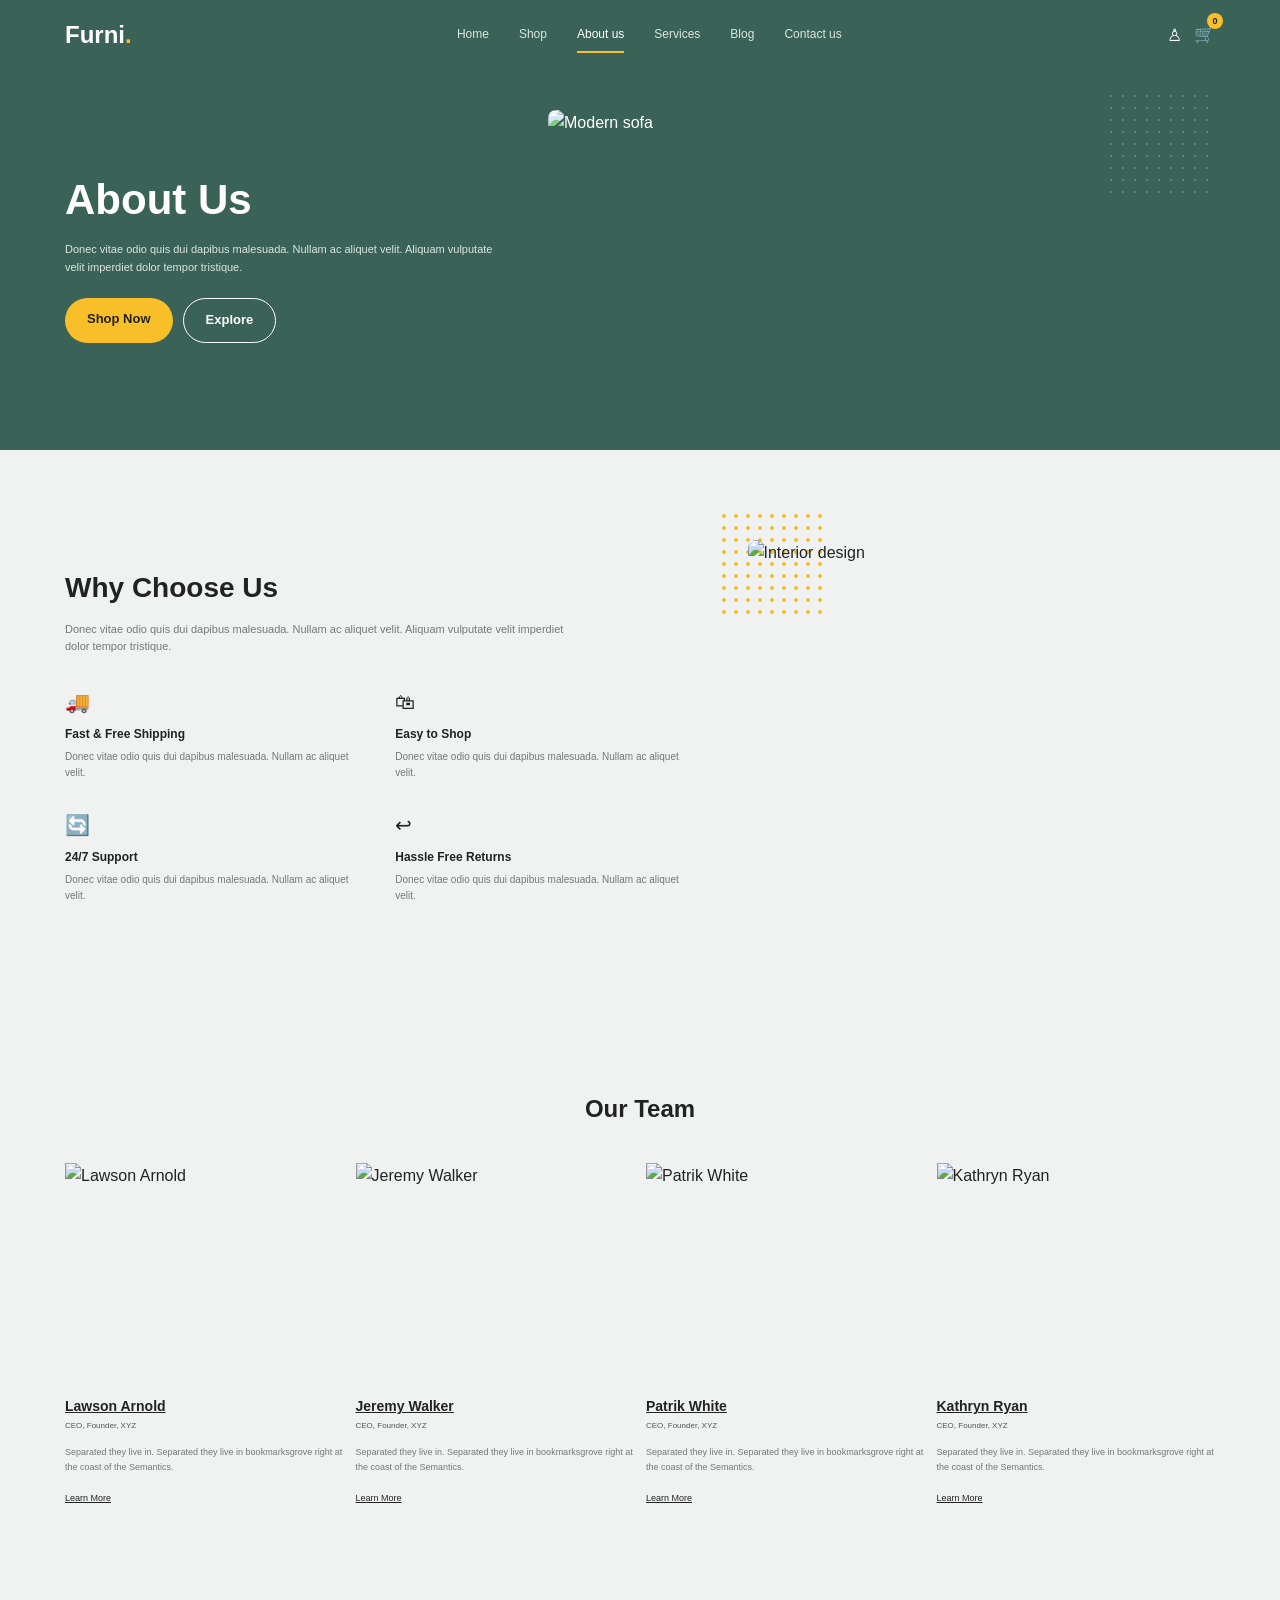
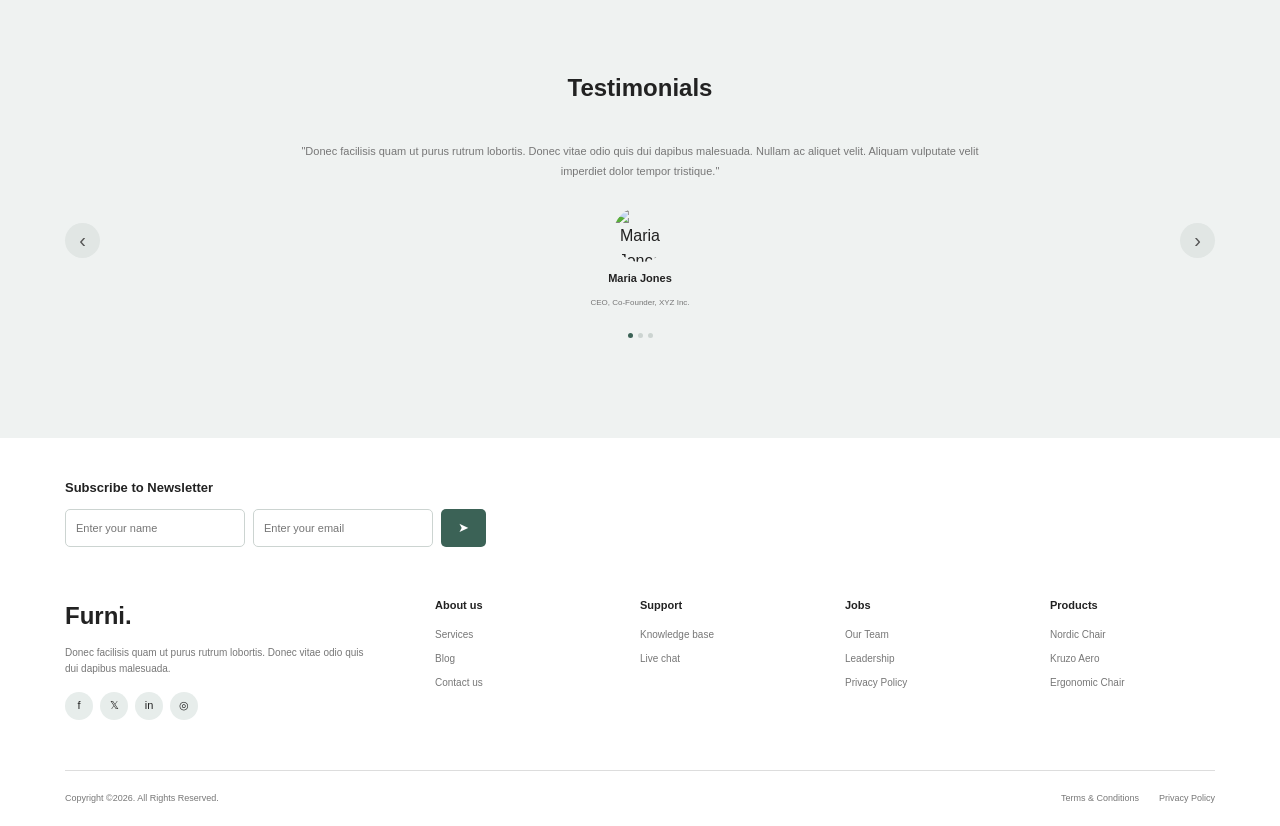
==== about.html @ bcaa709c "first commit" ====
<!DOCTYPE html>
<html lang="en">

<head>
    <meta charset="UTF-8">
    <meta name="viewport" content="width=device-width, initial-scale=1.0">

    <title>Furni - About Us</title>

    <link rel="stylesheet" href="css/style.css">
    <link rel="stylesheet" href="css/responsive.css">
    <link rel="stylesheet" href="css/pages/about.css">
</head>

<body>

    <!-- ================= NAVBAR ================= -->

    <header class="navbar">

        <div class="container nav-container">

            <a href="index.html" class="logo">
                Furni<span>.</span>
            </a>

            <nav class="nav-menu" id="navMenu">

                <a href="index.html">Home</a>

                <a href="shop.html">Shop</a>

                <a href="about.html" class="active">
                    About us
                </a>

                <a href="services.html">
                    Services
                </a>

                <a href="blog.html">
                    Blog
                </a>

                <a href="contact.html">
                    Contact us
                </a>

            </nav>

            <div class="nav-icons">

                <button class="icon-btn">
                    ♙
                </button>

                <a href="cart.html" class="icon-btn cart-icon">
                    🛒
                    <span id="cartCount">0</span>
                </a>

                <button class="menu-btn" id="menuBtn">
                    ☰
                </button>

            </div>

        </div>

    </header>



    <!-- ================= HERO ================= -->

    <section class="about-hero">

        <div class="container about-hero-container">

            <div class="about-hero-content">

                <h1>
                    About Us
                </h1>

                <p>
                    Donec vitae odio quis dui dapibus malesuada.
                    Nullam ac aliquet velit. Aliquam vulputate velit
                    imperdiet dolor tempor tristique.
                </p>

                <div class="about-buttons">

                    <a
                        href="shop.html"
                        class="btn btn-primary"
                    >
                        Shop Now
                    </a>

                    <a
                        href="#why-us"
                        class="btn btn-outline"
                    >
                        Explore
                    </a>

                </div>

            </div>


            <div class="about-hero-image">

                <div class="about-dots"></div>

                <img
                    src="https://images.unsplash.com/photo-1555041469-a586c61ea9bc?auto=format&fit=crop&w=1000&q=80"
                    alt="Modern sofa"
                >

            </div>

        </div>

    </section>



    <!-- ================= WHY CHOOSE US ================= -->

    <section
        class="about-why-section"
        id="why-us"
    >

        <div class="container about-why-container">


            <div class="about-why-content">

                <h2>
                    Why Choose Us
                </h2>

                <p class="about-description">
                    Donec vitae odio quis dui dapibus malesuada.
                    Nullam ac aliquet velit. Aliquam vulputate velit
                    imperdiet dolor tempor tristique.
                </p>


                <div class="about-features">


                    <div class="about-feature">

                        <div class="about-feature-icon">
                            🚚
                        </div>

                        <h3>
                            Fast & Free Shipping
                        </h3>

                        <p>
                            Donec vitae odio quis dui dapibus
                            malesuada. Nullam ac aliquet velit.
                        </p>

                    </div>



                    <div class="about-feature">

                        <div class="about-feature-icon">
                            🛍
                        </div>

                        <h3>
                            Easy to Shop
                        </h3>

                        <p>
                            Donec vitae odio quis dui dapibus
                            malesuada. Nullam ac aliquet velit.
                        </p>

                    </div>



                    <div class="about-feature">

                        <div class="about-feature-icon">
                            🔄
                        </div>

                        <h3>
                            24/7 Support
                        </h3>

                        <p>
                            Donec vitae odio quis dui dapibus
                            malesuada. Nullam ac aliquet velit.
                        </p>

                    </div>



                    <div class="about-feature">

                        <div class="about-feature-icon">
                            ↩
                        </div>

                        <h3>
                            Hassle Free Returns
                        </h3>

                        <p>
                            Donec vitae odio quis dui dapibus
                            malesuada. Nullam ac aliquet velit.
                        </p>

                    </div>

                </div>

            </div>



            <div class="about-why-image">

                <div class="about-yellow-dots"></div>

                <img
                    src="https://images.unsplash.com/photo-1618221195710-dd6b41faaea6?auto=format&fit=crop&w=900&q=80"
                    alt="Interior design"
                >

            </div>

        </div>

    </section>



    <!-- ================= OUR TEAM ================= -->

    <section class="team-section">

        <div class="container">

            <h2 class="about-section-title">
                Our Team
            </h2>


            <div class="team-grid">


                <article class="team-card">

                    <img
                        src="https://randomuser.me/api/portraits/men/32.jpg"
                        alt="Lawson Arnold"
                    >

                    <h3>
                        Lawson Arnold
                    </h3>

                    <span>
                        CEO, Founder, XYZ
                    </span>

                    <p>
                        Separated they live in. Separated they live
                        in bookmarksgrove right at the coast of the
                        Semantics.
                    </p>

                    <a href="#">
                        Learn More
                    </a>

                </article>



                <article class="team-card">

                    <img
                        src="https://randomuser.me/api/portraits/men/41.jpg"
                        alt="Jeremy Walker"
                    >

                    <h3>
                        Jeremy Walker
                    </h3>

                    <span>
                        CEO, Founder, XYZ
                    </span>

                    <p>
                        Separated they live in. Separated they live
                        in bookmarksgrove right at the coast of the
                        Semantics.
                    </p>

                    <a href="#">
                        Learn More
                    </a>

                </article>



                <article class="team-card">

                    <img
                        src="https://randomuser.me/api/portraits/men/46.jpg"
                        alt="Patrik White"
                    >

                    <h3>
                        Patrik White
                    </h3>

                    <span>
                        CEO, Founder, XYZ
                    </span>

                    <p>
                        Separated they live in. Separated they live
                        in bookmarksgrove right at the coast of the
                        Semantics.
                    </p>

                    <a href="#">
                        Learn More
                    </a>

                </article>



                <article class="team-card">

                    <img
                        src="https://randomuser.me/api/portraits/women/44.jpg"
                        alt="Kathryn Ryan"
                    >

                    <h3>
                        Kathryn Ryan
                    </h3>

                    <span>
                        CEO, Founder, XYZ
                    </span>

                    <p>
                        Separated they live in. Separated they live
                        in bookmarksgrove right at the coast of the
                        Semantics.
                    </p>

                    <a href="#">
                        Learn More
                    </a>

                </article>

            </div>

        </div>

    </section>



    <!-- ================= TESTIMONIAL ================= -->

    <section class="about-testimonial">

        <div class="container">

            <h2 class="about-section-title">
                Testimonials
            </h2>


            <div class="testimonial-box">

                <button
                    class="testimonial-arrow"
                    id="previousTestimonial"
                >
                    ‹
                </button>


                <div class="testimonial-content">

                    <p id="testimonialText">
                        "Donec facilisis quam ut purus rutrum
                        lobortis. Donec vitae odio quis dui
                        dapibus malesuada. Nullam ac aliquet
                        velit. Aliquam vulputate velit imperdiet
                        dolor tempor tristique."
                    </p>


                    <img
                        id="testimonialImage"
                        src="https://randomuser.me/api/portraits/women/44.jpg"
                        alt="Maria Jones"
                    >


                    <h3 id="testimonialName">
                        Maria Jones
                    </h3>


                    <span id="testimonialRole">
                        CEO, Co-Founder, XYZ Inc.
                    </span>


                    <div
                        class="testimonial-dots"
                        id="testimonialDots"
                    >

                        <span class="active"></span>
                        <span></span>
                        <span></span>

                    </div>

                </div>


                <button
                    class="testimonial-arrow"
                    id="nextTestimonial"
                >
                    ›
                </button>

            </div>

        </div>

    </section>



    <!-- ================= FOOTER ================= -->

    <footer class="footer">

        <div class="container">

            <div class="newsletter">

                <h3>
                    Subscribe to Newsletter
                </h3>

                <div class="newsletter-form">

                    <input
                        type="text"
                        placeholder="Enter your name"
                    >

                    <input
                        type="email"
                        placeholder="Enter your email"
                    >

                    <button>
                        ➤
                    </button>

                </div>

            </div>


            <div class="footer-content">

                <div class="footer-about">

                    <h2>
                        Furni.
                    </h2>

                    <p>
                        Donec facilisis quam ut purus rutrum
                        lobortis. Donec vitae odio quis dui
                        dapibus malesuada.
                    </p>

                    <div class="social-links">

                        <a href="#">f</a>
                        <a href="#">𝕏</a>
                        <a href="#">in</a>
                        <a href="#">◎</a>

                    </div>

                </div>


                <div class="footer-column">

                    <h4>About us</h4>

                    <a href="about.html">Services</a>
                    <a href="blog.html">Blog</a>
                    <a href="contact.html">Contact us</a>

                </div>


                <div class="footer-column">

                    <h4>Support</h4>

                    <a href="#">Knowledge base</a>
                    <a href="#">Live chat</a>

                </div>


                <div class="footer-column">

                    <h4>Jobs</h4>

                    <a href="#">Our Team</a>
                    <a href="#">Leadership</a>
                    <a href="#">Privacy Policy</a>

                </div>


                <div class="footer-column">

                    <h4>Products</h4>

                    <a href="shop.html">Nordic Chair</a>
                    <a href="shop.html">Kruzo Aero</a>
                    <a href="shop.html">Ergonomic Chair</a>

                </div>

            </div>


            <div class="footer-bottom">

                <p>
                    Copyright ©2026. All Rights Reserved.
                </p>

                <div>

                    <a href="#">
                        Terms & Conditions
                    </a>

                    <a href="#">
                        Privacy Policy
                    </a>

                </div>

            </div>

        </div>

    </footer>


    <script src="js/about.js"></script>
    <script src="js/main.js"></script>

</body>

</html>
---- css/style.css ----
/* =========================
   GLOBAL
========================= */

* {
    margin: 0;
    padding: 0;
    box-sizing: border-box;
}

html {
    scroll-behavior: smooth;
}

body {
    font-family: Arial, Helvetica, sans-serif;
    background: #eff2f1;
    color: #222;
    line-height: 1.6;
}

a {
    text-decoration: none;
    color: inherit;
}

img {
    width: 100%;
    display: block;
}

.container {
    width: 90%;
    max-width: 1150px;
    margin: auto;
}


/* =========================
   NAVBAR
========================= */

.navbar {
    background: #3b6256;
    color: white;
    height: 70px;
}

.nav-container {
    height: 100%;
    display: flex;
    align-items: center;
    justify-content: space-between;
}

.logo {
    font-size: 24px;
    font-weight: 700;
}

.logo span {
    color: #f9bf29;
}

.nav-menu {
    display: flex;
    gap: 30px;
    align-items: center;
}

.nav-menu a {
    font-size: 12px;
    color: #dce5e1;
    position: relative;
    padding: 25px 0;
}

.nav-menu a.active,
.nav-menu a:hover {
    color: white;
}

.nav-menu a.active::after,
.nav-menu a:hover::after {
    content: "";
    position: absolute;
    left: 0;
    bottom: 17px;
    width: 100%;
    height: 2px;
    background: #f9bf29;
}

.nav-icons {
    display: flex;
    gap: 12px;
    align-items: center;
}

.icon-btn {
    border: none;
    background: transparent;
    color: white;
    cursor: pointer;
    font-size: 17px;
}

.menu-btn {
    display: none;
    border: none;
    background: transparent;
    color: white;
    font-size: 24px;
    cursor: pointer;
}


/* =========================
   BUTTONS
========================= */

.btn {
    display: inline-block;
    padding: 11px 22px;
    border-radius: 25px;
    font-size: 13px;
    font-weight: 600;
    transition: 0.3s;
}

.btn-primary {
    background: #f9bf29;
    color: #222;
}

.btn-primary:hover {
    background: #e8ad16;
}

.btn-outline {
    border: 1px solid white;
    color: white;
}

.btn-outline:hover {
    background: white;
    color: #3b6256;
}

.btn-dark {
    background: #222;
    color: white;
}

.btn-dark:hover {
    background: #3b6256;
}


/* =========================
   HERO
========================= */

.hero {
    background: #3b6256;
    color: white;
    min-height: 480px;
}

.hero-container {
    min-height: 410px;
    display: grid;
    grid-template-columns: 42% 58%;
    align-items: center;
}

.hero-content {
    position: relative;
    z-index: 2;
}

.hero-content h1 {
    font-size: 48px;
    line-height: 1.05;
    margin-bottom: 20px;
}

.hero-content p {
    color: #dce5e1;
    font-size: 13px;
    max-width: 440px;
    margin-bottom: 25px;
}

.hero-buttons {
    display: flex;
    gap: 10px;
}

.hero-image {
    position: relative;
    display: flex;
    align-items: center;
    justify-content: center;
}

.hero-image img {
    position: relative;
    z-index: 2;
    width: 100%;
    max-width: 650px;
    height: 350px;
    object-fit: cover;
    border-radius: 8px;
    mix-blend-mode: screen;
}

.hero-dots {
    position: absolute;
    width: 120px;
    height: 120px;
    right: 0;
    top: 10px;
    opacity: 0.2;
    background-image: radial-gradient(#fff 1.5px, transparent 1.5px);
    background-size: 12px 12px;
}


/* =========================
   PRODUCTS
========================= */

.products-section {
    padding: 100px 0;
}

.products-container {
    display: grid;
    grid-template-columns: 25% 75%;
    gap: 25px;
    align-items: center;
}

.products-intro h2 {
    font-size: 28px;
    line-height: 1.2;
    margin-bottom: 15px;
}

.products-intro p {
    color: #777;
    font-size: 12px;
    margin-bottom: 20px;
}

.product-grid {
    display: grid;
    grid-template-columns: repeat(3, 1fr);
    gap: 25px;
}

.product-card {
    text-align: center;
    transition: 0.3s;
}

.product-card:hover {
    transform: translateY(-8px);
}

.product-image {
    height: 250px;
    display: flex;
    align-items: center;
    justify-content: center;
}

.product-image img {
    height: 100%;
    object-fit: contain;
    mix-blend-mode: multiply;
}

.product-card h3 {
    font-size: 13px;
    margin-top: 12px;
}

.product-card p {
    font-size: 12px;
    font-weight: bold;
}


/* =========================
   WHY CHOOSE US
========================= */

.why-section {
    padding: 90px 0;
}

.why-container {
    display: grid;
    grid-template-columns: 55% 45%;
    gap: 50px;
    align-items: center;
}

.why-content h2 {
    font-size: 28px;
    margin-bottom: 10px;
}

.section-description {
    font-size: 12px;
    color: #777;
    max-width: 550px;
    margin-bottom: 35px;
}

.features-grid {
    display: grid;
    grid-template-columns: repeat(2, 1fr);
    gap: 30px;
}

.feature-icon {
    font-size: 22px;
    margin-bottom: 8px;
}

.feature h3 {
    font-size: 13px;
    margin-bottom: 5px;
}

.feature p {
    font-size: 11px;
    color: #777;
}

.why-image {
    position: relative;
}

.why-image img {
    width: 100%;
    height: 430px;
    object-fit: cover;
    border-radius: 8px;
    position: relative;
    z-index: 2;
}

.yellow-dots {
    position: absolute;
    left: -30px;
    top: -30px;
    width: 120px;
    height: 120px;
    background-image: radial-gradient(#f9bf29 2px, transparent 2px);
    background-size: 12px 12px;
}


/* =========================
   DESIGN SECTION
========================= */

.design-section {
    padding: 100px 0;
}

.design-container {
    display: grid;
    grid-template-columns: 55% 45%;
    gap: 50px;
    align-items: center;
}

.design-gallery {
    position: relative;
    min-height: 550px;
}

.gallery-main {
    position: absolute;
    left: 0;
    top: 40px;
    width: 65%;
    height: 420px;
}

.gallery-main img {
    height: 100%;
    object-fit: cover;
    border-radius: 8px;
}

.gallery-small {
    position: absolute;
    right: 0;
    top: 0;
    width: 38%;
    height: 170px;
}

.gallery-small img {
    height: 100%;
    object-fit: cover;
    border-radius: 8px;
}

.gallery-table {
    position: absolute;
    right: -10px;
    bottom: 0;
    width: 50%;
    height: 300px;
}

.gallery-table img {
    height: 100%;
    object-fit: cover;
    border-radius: 8px;
}

.design-content h2 {
    font-size: 28px;
    line-height: 1.2;
    margin-bottom: 15px;
}

.design-content > p {
    color: #777;
    font-size: 12px;
    margin-bottom: 25px;
}

.design-list {
    display: grid;
    grid-template-columns: repeat(2, 1fr);
    gap: 15px;
    margin-bottom: 25px;
}

.design-list div {
    font-size: 11px;
    color: #777;
}

.design-list span {
    color: #3b6256;
    margin-right: 5px;
}


/* =========================
   TESTIMONIAL
========================= */

.testimonial-section {
    padding: 100px 0;
    text-align: center;
}

.section-title {
    font-size: 28px;
    margin-bottom: 30px;
}

.testimonial-text {
    max-width: 700px;
    margin: auto;
    font-size: 13px;
    color: #777;
    line-height: 1.8;
}

.testimonial-person {
    margin-top: 30px;
}

.testimonial-person img {
    width: 55px;
    height: 55px;
    border-radius: 50%;
    margin: auto;
    object-fit: cover;
}

.testimonial-person h3 {
    font-size: 12px;
    margin-top: 10px;
}

.testimonial-person p {
    font-size: 10px;
    color: #777;
}


/* =========================
   BLOG
========================= */

.blog-section {
    padding: 80px 0 120px;
}

.section-heading {
    display: flex;
    justify-content: space-between;
    align-items: center;
    margin-bottom: 25px;
}

.section-heading h2 {
    font-size: 22px;
}

.section-heading a {
    font-size: 11px;
    text-decoration: underline;
}

.blog-grid {
    display: grid;
    grid-template-columns: repeat(3, 1fr);
    gap: 25px;
}

.blog-card img {
    height: 200px;
    object-fit: cover;
    border-radius: 8px;
}

.blog-card h3 {
    font-size: 13px;
    margin-top: 10px;
}

.blog-card p {
    font-size: 10px;
    color: #777;
}


/* =========================
   FOOTER
========================= */

.footer {
    background: white;
    padding-top: 40px;
}

.newsletter {
    margin-bottom: 50px;
}

.newsletter h3 {
    font-size: 13px;
    margin-bottom: 10px;
}

.newsletter-form {
    display: flex;
    gap: 8px;
}

.newsletter-form input {
    width: 180px;
    height: 38px;
    padding: 10px;
    border: 1px solid #ccd4d1;
    border-radius: 5px;
    outline: none;
    font-size: 11px;
}

.newsletter-form button {
    width: 45px;
    border: none;
    border-radius: 5px;
    background: #3b6256;
    color: white;
    cursor: pointer;
}

.footer-content {
    display: grid;
    grid-template-columns: 2fr repeat(4, 1fr);
    gap: 40px;
    padding-bottom: 50px;
}

.footer-about h2 {
    font-size: 24px;
    margin-bottom: 10px;
}

.footer-about p {
    max-width: 300px;
    font-size: 10px;
    color: #777;
}

.social-links {
    display: flex;
    gap: 7px;
    margin-top: 15px;
}

.social-links a {
    width: 28px;
    height: 28px;
    border-radius: 50%;
    background: #e7edeb;
    display: flex;
    align-items: center;
    justify-content: center;
    font-size: 11px;
}

.footer-column {
    display: flex;
    flex-direction: column;
    gap: 8px;
}

.footer-column h4 {
    font-size: 11px;
    margin-bottom: 5px;
}

.footer-column a {
    font-size: 10px;
    color: #777;
}

.footer-bottom {
    border-top: 1px solid #ddd;
    padding: 20px 0;
    display: flex;
    justify-content: space-between;
    font-size: 9px;
    color: #777;
}

.footer-bottom div {
    display: flex;
    gap: 20px;
}

.cart-icon {
    position: relative;
}

#cartCount {
    position: absolute;

    top: -8px;
    right: -8px;

    min-width: 16px;
    height: 16px;

    background: #f9bf29;
    color: #222;

    border-radius: 50%;

    display: flex;
    align-items: center;
    justify-content: center;

    font-size: 9px;
    font-weight: bold;
}
---- css/responsive.css ----
/* =========================
   TABLET
========================= */

@media (max-width: 900px) {

    .nav-menu {
        gap: 15px;
    }

    .hero-container {
        grid-template-columns: 1fr;
        padding: 60px 0;
    }

    .hero-content {
        text-align: center;
    }

    .hero-content p {
        margin-left: auto;
        margin-right: auto;
    }

    .hero-buttons {
        justify-content: center;
    }

    .hero-image {
        margin-top: 30px;
    }

    .products-container {
        grid-template-columns: 1fr;
    }

    .products-intro {
        text-align: center;
    }

    .why-container,
    .design-container {
        grid-template-columns: 1fr;
    }

    .why-image {
        margin-top: 40px;
    }

    .design-gallery {
        min-height: 500px;
    }

    .blog-grid {
        grid-template-columns: repeat(2, 1fr);
    }

    .footer-content {
        grid-template-columns: repeat(3, 1fr);
    }

}


/* =========================
   MOBILE
========================= */

@media (max-width: 650px) {

    .container {
        width: 92%;
    }

    .navbar {
        height: 65px;
    }

    .nav-menu {
        display: none;
        position: absolute;
        top: 65px;
        left: 0;
        width: 100%;
        background: #3b6256;
        padding: 20px;
        flex-direction: column;
        gap: 0;
        z-index: 100;
    }

    .nav-menu.show {
        display: flex;
    }

    .nav-menu a {
        width: 100%;
        padding: 13px 10px;
    }

    .nav-menu a.active::after,
    .nav-menu a:hover::after {
        display: none;
    }

    .menu-btn {
        display: block;
    }

    .nav-icons {
        gap: 8px;
    }

    .hero {
        min-height: auto;
    }

    .hero-container {
        padding: 60px 0;
    }

    .hero-content h1 {
        font-size: 36px;
    }

    .hero-image img {
        height: 250px;
    }

    .products-section,
    .why-section,
    .design-section,
    .testimonial-section {
        padding: 60px 0;
    }

    .product-grid {
        grid-template-columns: 1fr;
        gap: 40px;
    }

    .product-image {
        height: 230px;
    }

    .features-grid {
        grid-template-columns: 1fr;
    }

    .why-image img {
        height: 350px;
    }

    .design-gallery {
        min-height: 400px;
    }

    .gallery-main {
        height: 300px;
    }

    .gallery-small {
        height: 120px;
    }

    .gallery-table {
        height: 210px;
    }

    .design-content h2 {
        font-size: 25px;
    }

    .design-list {
        grid-template-columns: 1fr;
    }

    .blog-grid {
        grid-template-columns: 1fr;
    }

    .blog-card img {
        height: 220px;
    }

    .newsletter-form {
        flex-wrap: wrap;
    }

    .newsletter-form input {
        width: calc(50% - 5px);
    }

    .newsletter-form button {
        width: 45px;
    }

    .footer-content {
        grid-template-columns: 1fr 1fr;
        gap: 30px;
    }

    .footer-about {
        grid-column: 1 / -1;
    }

    .footer-bottom {
        flex-direction: column;
        gap: 10px;
    }

}
---- css/pages/about.css ----
/* =====================================
   ABOUT HERO
===================================== */

.about-hero {
    background: #3b6256;
    color: white;
}

.about-hero-container {
    min-height: 380px;

    display: grid;

    grid-template-columns: 42% 58%;

    align-items: center;
}

.about-hero-content {
    position: relative;
    z-index: 2;
}

.about-hero-content h1 {
    font-size: 42px;
    line-height: 1.1;

    margin-bottom: 18px;
}

.about-hero-content p {
    max-width: 430px;

    font-size: 11px;

    color: #dce5e1;

    margin-bottom: 22px;
}

.about-buttons {
    display: flex;
    gap: 10px;
}


.about-hero-image {
    position: relative;
}

.about-hero-image img {
    position: relative;

    z-index: 2;

    width: 100%;
    height: 300px;

    object-fit: cover;

    border-radius: 8px;

    mix-blend-mode: screen;
}


.about-dots {
    position: absolute;

    right: 0;
    top: -20px;

    width: 110px;
    height: 110px;

    opacity: .2;

    background-image:
        radial-gradient(
            #fff 1.5px,
            transparent 1.5px
        );

    background-size: 12px 12px;
}



/* =====================================
   WHY CHOOSE US
===================================== */

.about-why-section {
    padding: 90px 0;
}

.about-why-container {
    display: grid;

    grid-template-columns: 55% 45%;

    gap: 50px;

    align-items: center;
}

.about-why-content h2 {
    font-size: 28px;

    margin-bottom: 10px;
}

.about-description {
    color: #777;

    font-size: 11px;

    max-width: 520px;

    margin-bottom: 30px;
}


.about-features {
    display: grid;

    grid-template-columns:
        repeat(2, 1fr);

    gap: 28px;
}

.about-feature-icon {
    font-size: 20px;

    margin-bottom: 7px;
}

.about-feature h3 {
    font-size: 12px;

    margin-bottom: 5px;
}

.about-feature p {
    font-size: 10px;

    color: #777;
}


.about-why-image {
    position: relative;
}

.about-why-image img {
    position: relative;

    z-index: 2;

    width: 100%;
    height: 390px;

    object-fit: cover;

    border-radius: 8px;
}

.about-yellow-dots {
    position: absolute;

    left: -30px;
    top: -30px;

    width: 110px;
    height: 110px;

    background-image:
        radial-gradient(
            #f9bf29 2px,
            transparent 2px
        );

    background-size: 12px 12px;
}



/* =====================================
   TEAM
===================================== */

.team-section {
    padding: 70px 0 90px;
}

.about-section-title {
    text-align: center;

    font-size: 24px;

    margin-bottom: 35px;
}

.team-grid {
    display: grid;

    grid-template-columns:
        repeat(4, 1fr);

    gap: 12px;
}

.team-card img {
    width: 100%;

    height: 220px;

    object-fit: cover;

    margin-bottom: 12px;
}

.team-card h3 {
    font-size: 14px;

    text-decoration: underline;

    margin-bottom: 2px;
}

.team-card span {
    display: block;

    font-size: 8px;

    color: #555;

    margin-bottom: 12px;
}

.team-card p {
    font-size: 9px;

    color: #777;

    line-height: 1.7;

    margin-bottom: 8px;
}

.team-card a {
    font-size: 9px;

    text-decoration: underline;
}



/* =====================================
   TESTIMONIAL
===================================== */

.about-testimonial {
    padding: 70px 0 100px;
}

.testimonial-box {
    display: flex;

    align-items: center;

    justify-content: space-between;

    gap: 30px;
}

.testimonial-content {
    max-width: 700px;

    text-align: center;

    margin: auto;
}

.testimonial-content > p {
    font-size: 11px;

    color: #777;

    line-height: 1.8;

    margin-bottom: 25px;
}

.testimonial-content img {
    width: 55px;
    height: 55px;

    border-radius: 50%;

    object-fit: cover;

    margin: auto;
}

.testimonial-content h3 {
    font-size: 11px;

    margin-top: 8px;
}

.testimonial-content span {
    font-size: 8px;

    color: #777;
}

.testimonial-arrow {
    flex-shrink: 0;

    width: 35px;
    height: 35px;

    border: none;

    border-radius: 50%;

    background: #e1e6e4;

    cursor: pointer;

    font-size: 20px;

    color: #555;
}

.testimonial-arrow:hover {
    background: #3b6256;

    color: white;
}

.testimonial-dots {
    display: flex;

    justify-content: center;

    gap: 5px;

    margin-top: 20px;
}

.testimonial-dots span {
    width: 5px;
    height: 5px;

    border-radius: 50%;

    background: #ccd4d1;
}

.testimonial-dots span.active {
    background: #3b6256;
}



/* =====================================
   TABLET
===================================== */

@media (max-width: 900px) {

    .about-hero-container {
        grid-template-columns: 1fr;

        padding: 60px 0;
    }

    .about-hero-content {
        text-align: center;
    }

    .about-hero-content p {
        margin-left: auto;
        margin-right: auto;
    }

    .about-buttons {
        justify-content: center;
    }

    .about-hero-image {
        margin-top: 30px;
    }


    .about-why-container {
        grid-template-columns: 1fr;
    }

    .about-why-image {
        margin-top: 30px;
    }


    .team-grid {
        grid-template-columns:
            repeat(2, 1fr);

        gap: 30px;
    }

}



/* =====================================
   MOBILE
===================================== */

@media (max-width: 650px) {

    .about-hero-content h1 {
        font-size: 34px;
    }

    .about-hero-image img {
        height: 230px;
    }


    .about-features {
        grid-template-columns: 1fr;
    }


    .about-why-image img {
        height: 320px;
    }


    .team-grid {
        grid-template-columns: 1fr;
    }


    .team-card img {
        height: 300px;
    }


    .testimonial-box {
        gap: 10px;
    }

    .testimonial-arrow {
        width: 30px;
        height: 30px;
    }

}
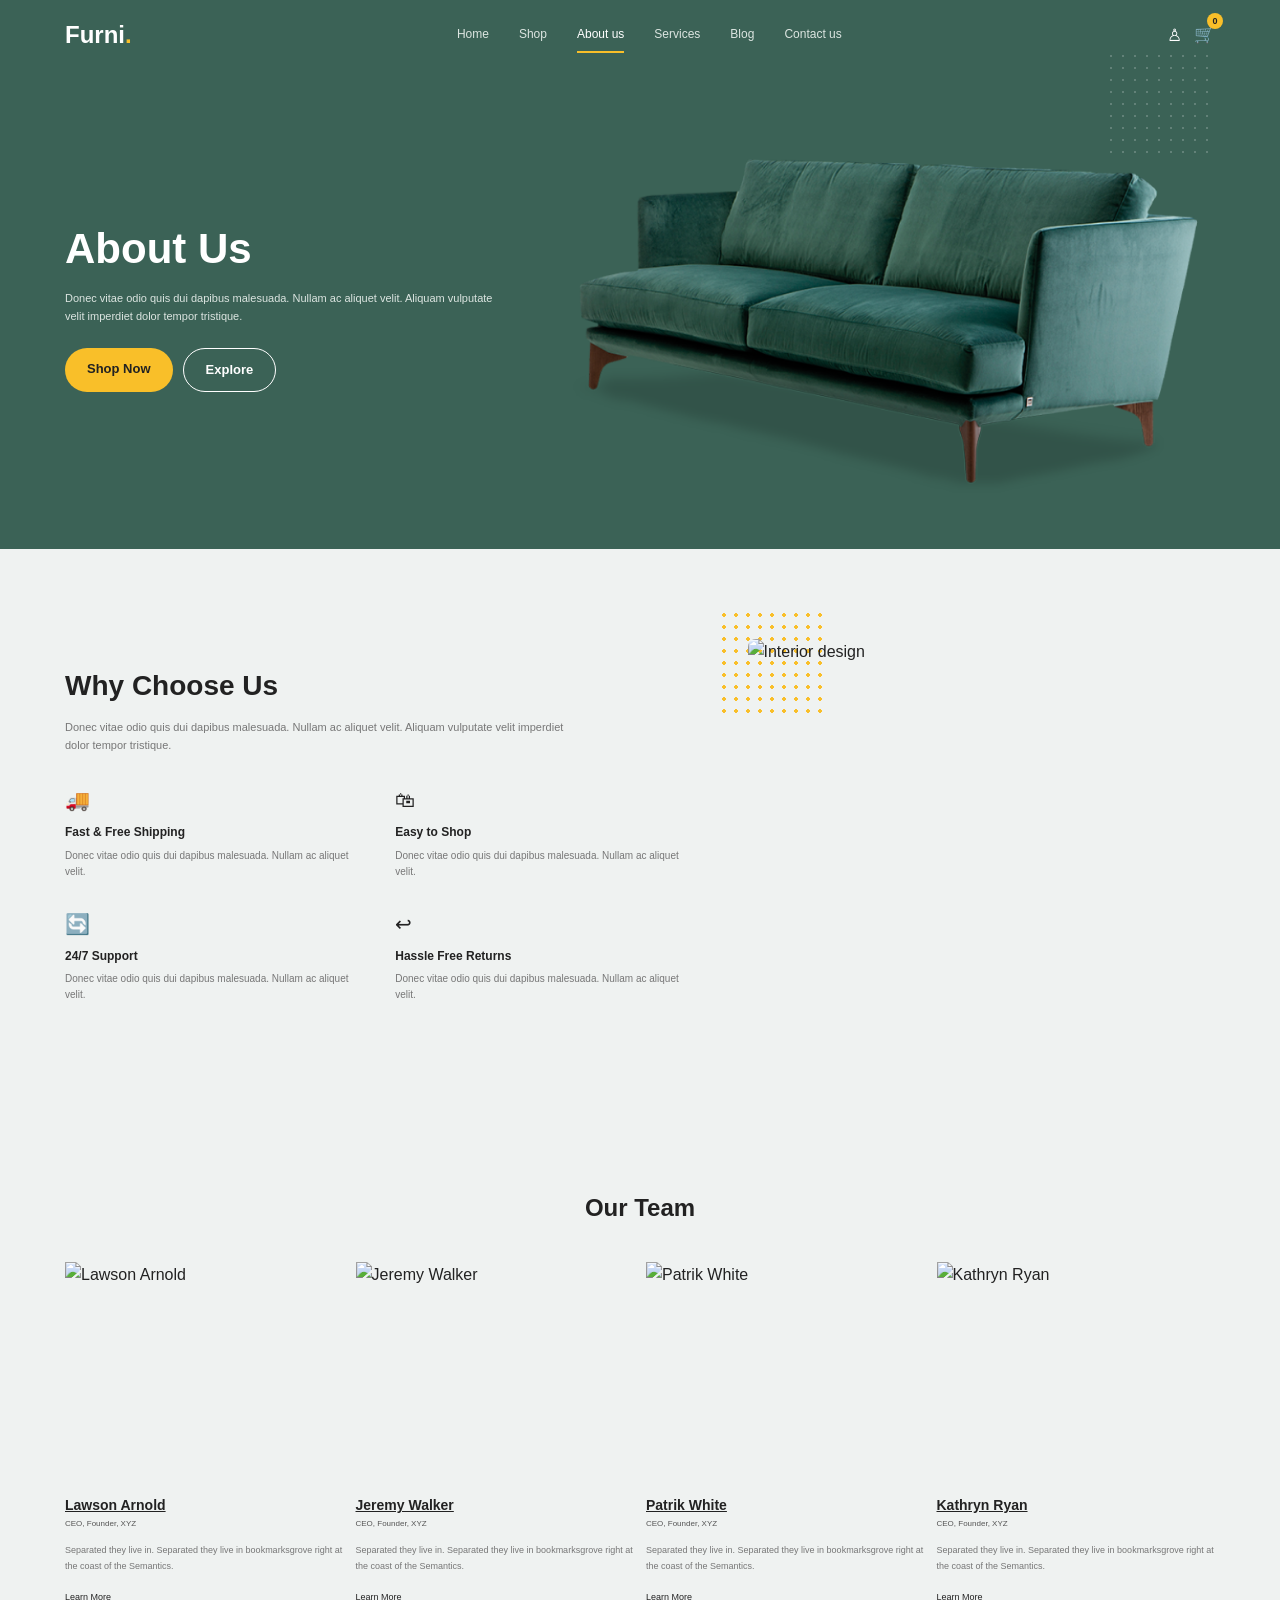
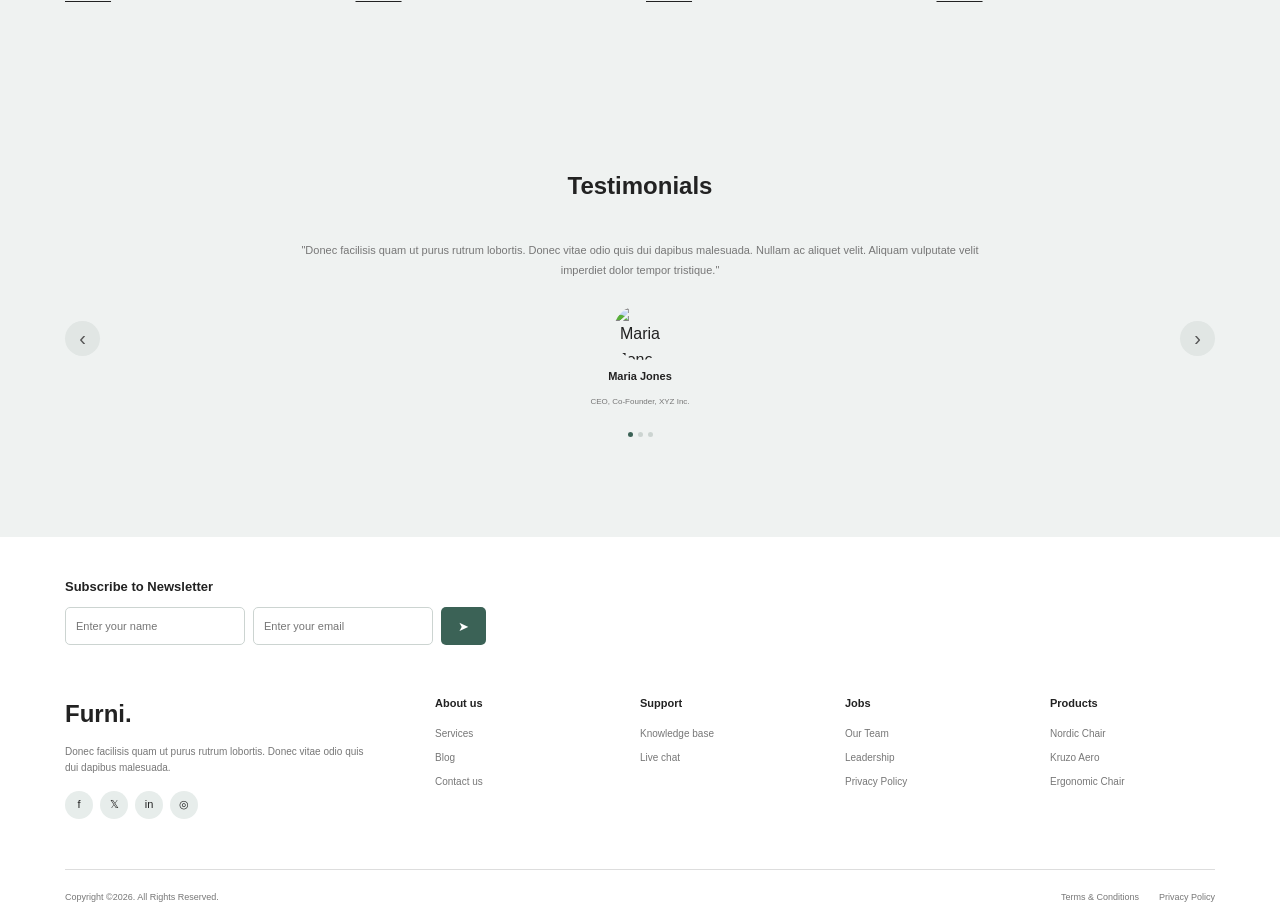
==== commit ef495cba: "done design" ====
--- a/about.html
+++ b/about.html
@@ -115,7 +115,7 @@
                 <div class="about-dots"></div>
 
                 <img
-                    src="https://images.unsplash.com/photo-1555041469-a586c61ea9bc?auto=format&fit=crop&w=1000&q=80"
+                    src="assets/images/furniture/contact-sofa.png"
                     alt="Modern sofa"
                 >
 
--- a/css/style.css
+++ b/css/style.css
@@ -186,7 +186,7 @@
 }
 
 .hero-content p {
-    color: #dce5e1;
+    
     font-size: 13px;
     max-width: 440px;
     margin-bottom: 25px;
@@ -204,7 +204,7 @@
     justify-content: center;
 }
 
-.hero-image img {
+/* .hero-image img {
     position: relative;
     z-index: 2;
     width: 100%;
@@ -221,10 +221,8 @@
     height: 120px;
     right: 0;
     top: 10px;
-    opacity: 0.2;
-    background-image: radial-gradient(#fff 1.5px, transparent 1.5px);
     background-size: 12px 12px;
-}
+} */
 
 
 /* =========================
--- a/css/pages/about.css
+++ b/css/pages/about.css
@@ -48,7 +48,7 @@
 .about-hero-image {
     position: relative;
 }
-
+/* 
 .about-hero-image img {
     position: relative;
 
@@ -62,7 +62,7 @@
     border-radius: 8px;
 
     mix-blend-mode: screen;
-}
+} */
 
 
 .about-dots {
